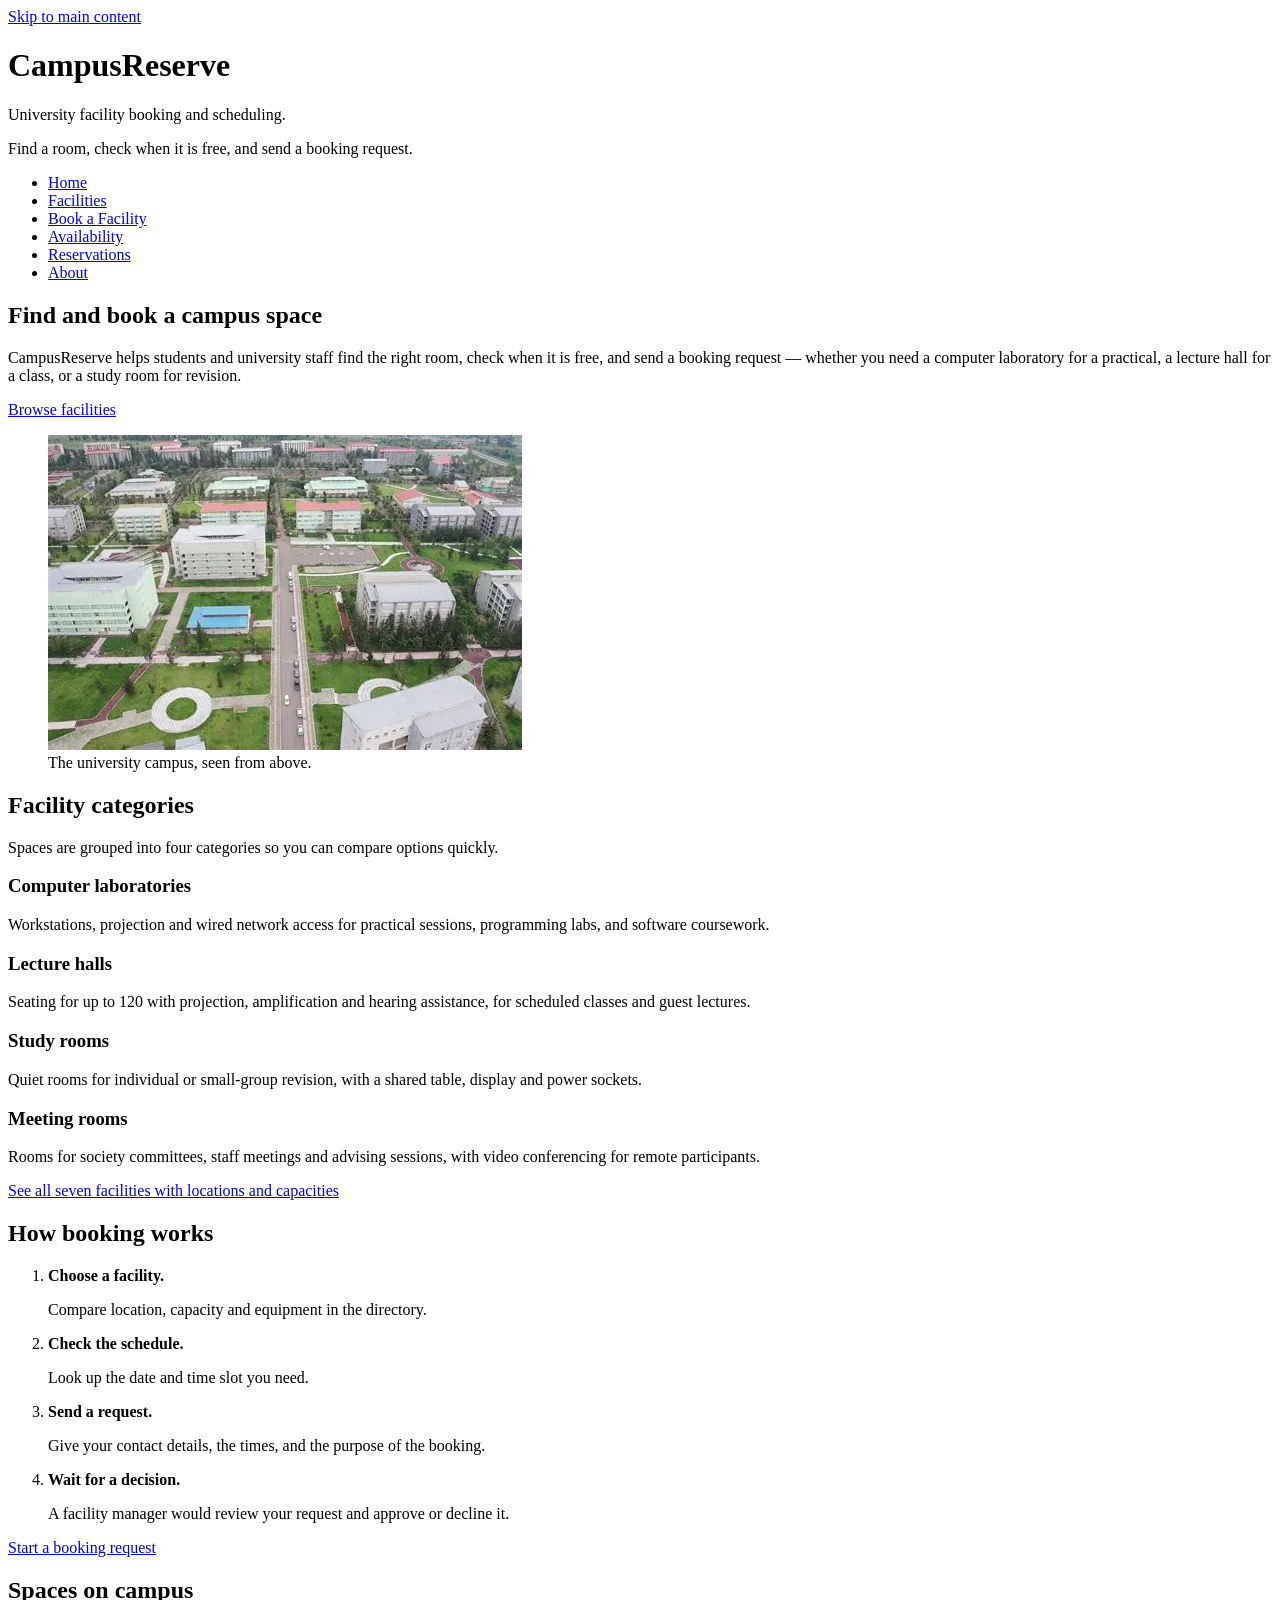
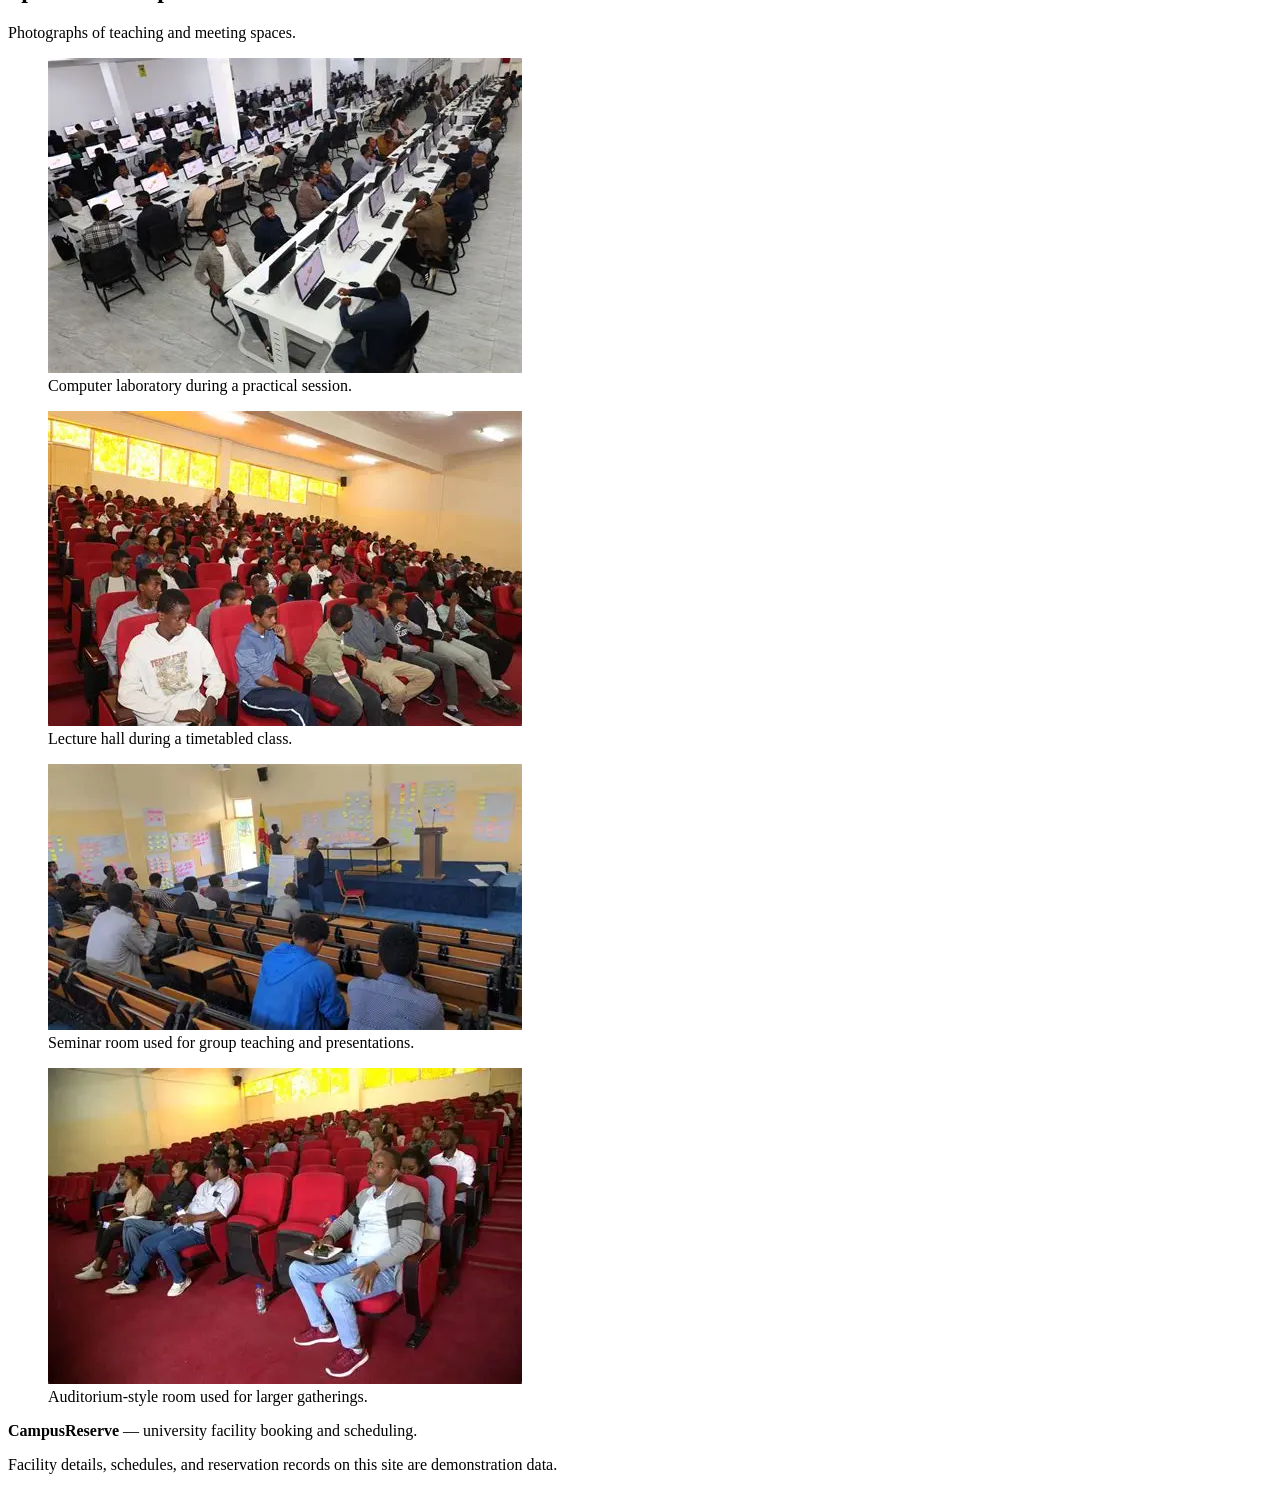
==== index.html @ 68768c9f "Add CampusReserve homepage, documentation, and image assets" ====
<!DOCTYPE html>
<html lang="en">
<head>
  <meta charset="UTF-8">
  <meta name="viewport" content="width=device-width, initial-scale=1.0">
  <title>CampusReserve | Home</title>
  <meta name="description" content="CampusReserve helps students and university staff find campus facilities, check availability, and send a booking request.">
</head>
<body>
  <a href="#main-content">Skip to main content</a>

  <header>
    <h1>CampusReserve</h1>
    <p>University facility booking and scheduling.</p>
    <p>Find a room, check when it is free, and send a booking request.</p>
  </header>

  <nav aria-label="Main navigation">
    <ul>
      <li><a href="index.html" aria-current="page">Home</a></li>
      <li><a href="facilities.html">Facilities</a></li>
      <li><a href="booking.html">Book a Facility</a></li>
      <li><a href="availability.html">Availability</a></li>
      <li><a href="reservations.html">Reservations</a></li>
      <li><a href="about.html">About</a></li>
    </ul>
  </nav>

  <main id="main-content">
    <section aria-labelledby="welcome-heading">
      <h2 id="welcome-heading">Find and book a campus space</h2>
      <p>
        CampusReserve helps students and university staff find the right room, check when it is free,
        and send a booking request &mdash; whether you need a computer laboratory for a practical, a
        lecture hall for a class, or a study room for revision.
      </p>
      <p><a href="facilities.html">Browse facilities</a></p>
      <figure>
        <img src="images/campus.webp" alt="Aerial view of the university campus showing academic buildings, lawns, a swimming pool and a central road.">
        <figcaption>The university campus, seen from above.</figcaption>
      </figure>
    </section>

    <section aria-labelledby="categories-heading">
      <h2 id="categories-heading">Facility categories</h2>
      <p>Spaces are grouped into four categories so you can compare options quickly.</p>

      <article>
        <h3>Computer laboratories</h3>
        <p>
          Workstations, projection and wired network access for practical sessions, programming
          labs, and software coursework.
        </p>
      </article>

      <article>
        <h3>Lecture halls</h3>
        <p>
          Seating for up to 120 with projection, amplification and hearing assistance, for scheduled
          classes and guest lectures.
        </p>
      </article>

      <article>
        <h3>Study rooms</h3>
        <p>
          Quiet rooms for individual or small-group revision, with a shared table, display and power
          sockets.
        </p>
      </article>

      <article>
        <h3>Meeting rooms</h3>
        <p>
          Rooms for society committees, staff meetings and advising sessions, with video conferencing
          for remote participants.
        </p>
      </article>

      <p>
        <a href="facilities.html">See all seven facilities with locations and capacities</a>
      </p>
    </section>

    <section aria-labelledby="booking-process-heading">
      <h2 id="booking-process-heading">How booking works</h2>
      <ol>
        <li>
          <strong>Choose a facility.</strong>
          <p>Compare location, capacity and equipment in the directory.</p>
        </li>
        <li>
          <strong>Check the schedule.</strong>
          <p>Look up the date and time slot you need.</p>
        </li>
        <li>
          <strong>Send a request.</strong>
          <p>Give your contact details, the times, and the purpose of the booking.</p>
        </li>
        <li>
          <strong>Wait for a decision.</strong>
          <p>A facility manager would review your request and approve or decline it.</p>
        </li>
      </ol>
      <p>
        <a href="booking.html">Start a booking request</a>
      </p>
    </section>

    <section aria-labelledby="spaces-heading">
      <h2 id="spaces-heading">Spaces on campus</h2>
      <p>Photographs of teaching and meeting spaces.</p>

      <figure>
        <img src="images/computer-lab.webp" alt="A computer laboratory with rows of desktop workstations, with students working at the screens.">
        <figcaption>Computer laboratory during a practical session.</figcaption>
      </figure>

      <figure>
        <img src="images/lecture-hall.webp" alt="A tiered lecture hall with rows of red seats filled with students.">
        <figcaption>Lecture hall during a timetabled class.</figcaption>
      </figure>

      <figure>
        <img src="images/seminar-room.webp" alt="A seminar room with tiered wooden desks, a presenter standing at a flip chart and a small audience seated at the front.">
        <figcaption>Seminar room used for group teaching and presentations.</figcaption>
      </figure>

      <figure>
        <img src="images/auditorium.webp" alt="An auditorium-style room with tiered red seating and an audience seated facing the front of the room.">
        <figcaption>Auditorium-style room used for larger gatherings.</figcaption>
      </figure>
    </section>
  </main>

  <footer>
    <p><strong>CampusReserve</strong> &mdash; university facility booking and scheduling.</p>
    <p>Facility details, schedules, and reservation records on this site are demonstration data.</p>
  </footer>
</body>
</html>
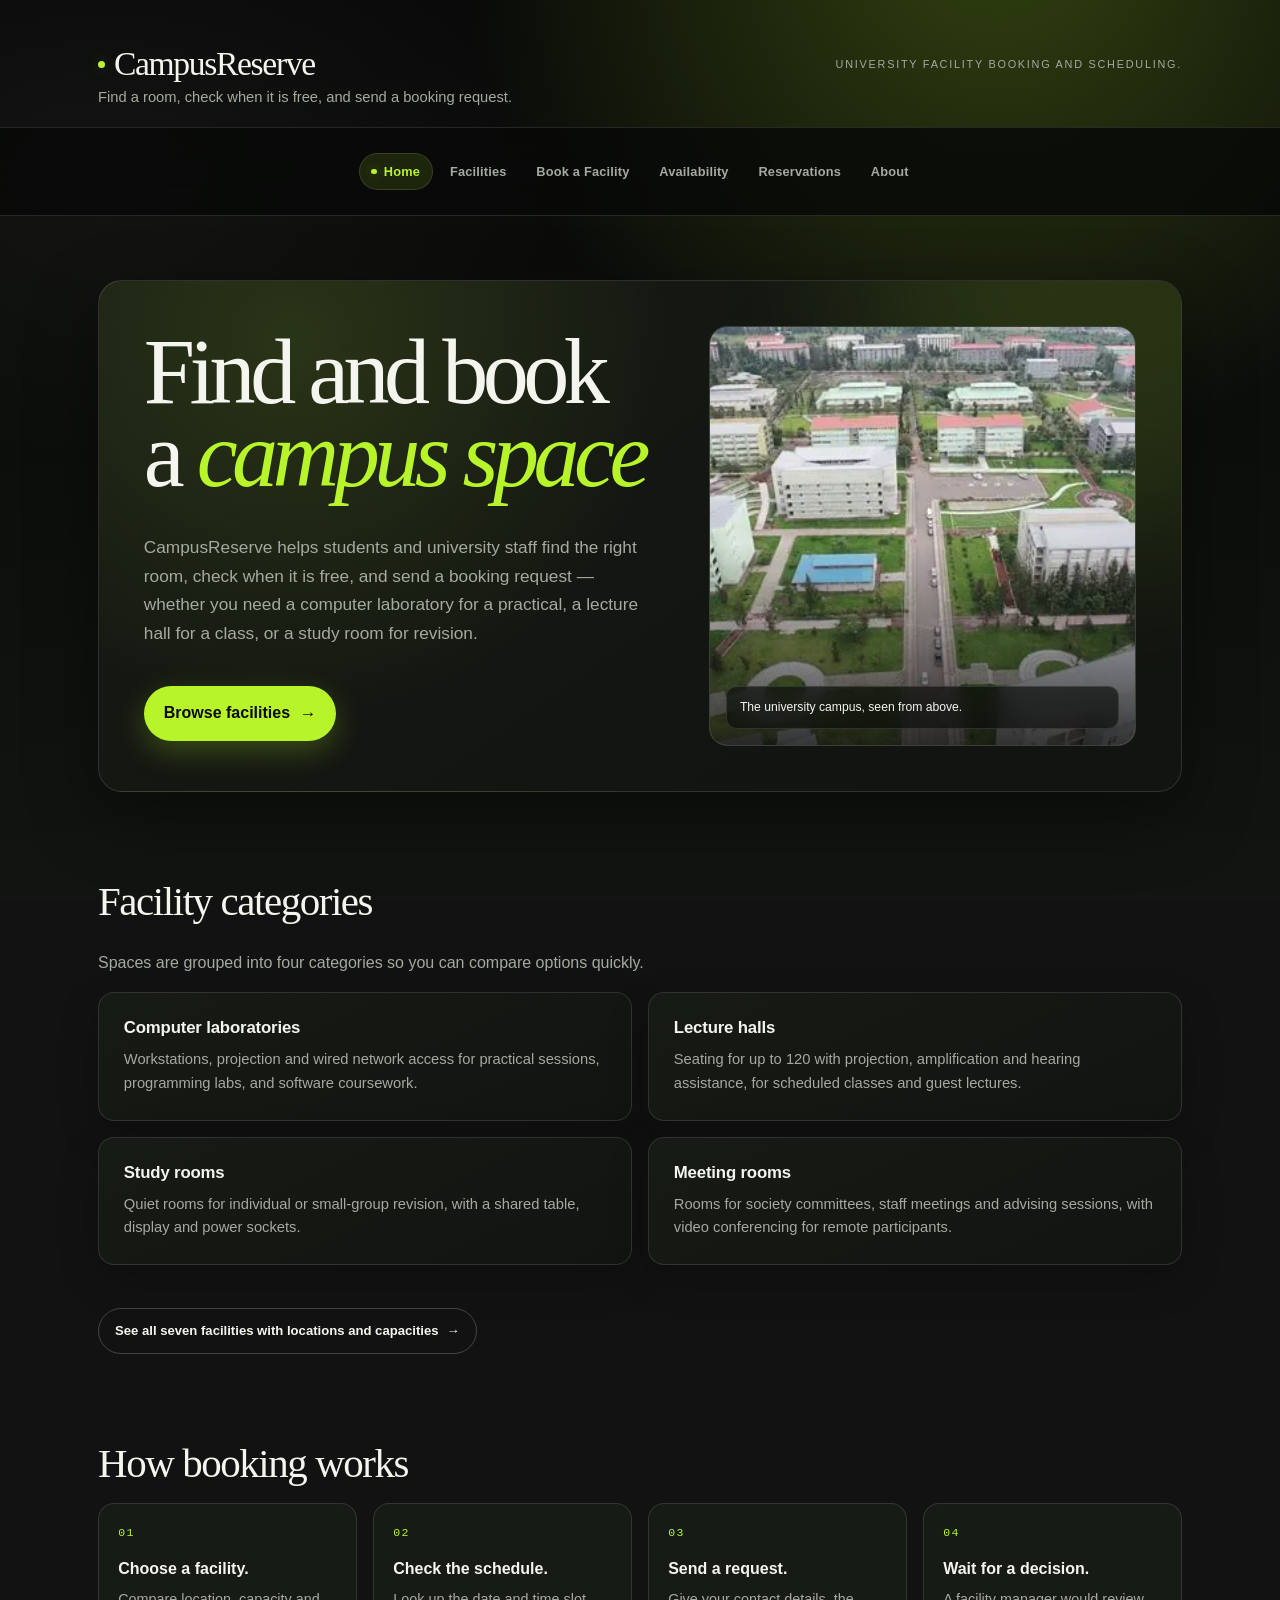
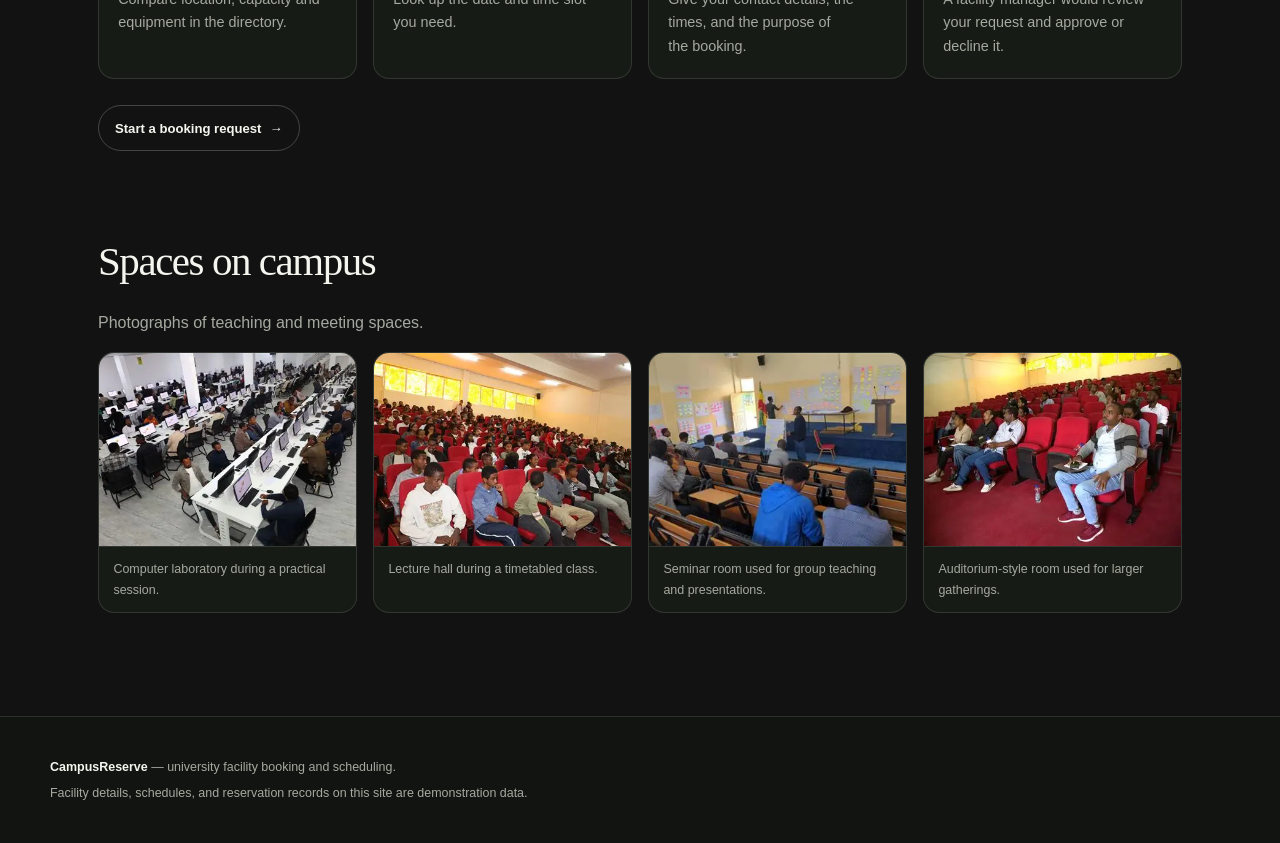
==== commit 3b082ccb: "Add responsive CSS foundation and theme architecture" ====
--- a/index.html
+++ b/index.html
@@ -5,8 +5,9 @@
   <meta name="viewport" content="width=device-width, initial-scale=1.0">
   <title>CampusReserve | Home</title>
   <meta name="description" content="CampusReserve helps students and university staff find campus facilities, check availability, and send a booking request.">
+  <link rel="stylesheet" href="styles.css">
 </head>
-<body>
+<body class="page-home">
   <a href="#main-content">Skip to main content</a>
 
   <header>
@@ -28,7 +29,7 @@
 
   <main id="main-content">
     <section aria-labelledby="welcome-heading">
-      <h2 id="welcome-heading">Find and book a campus space</h2>
+      <h2 id="welcome-heading">Find and book a <em class="hero-accent">campus space</em></h2>
       <p>
         CampusReserve helps students and university staff find the right room, check when it is free,
         and send a booking request &mdash; whether you need a computer laboratory for a practical, a
--- a/styles.css
+++ b/styles.css
@@ -0,0 +1,1434 @@
+/* ==========================================================================
+   CampusReserve — Lime Afterdark
+   CSS Phase 1: shared design system, page styling, and theme foundations.
+   ========================================================================== */
+
+/* --------------------------------------------------------------------------
+   1. Theme tokens
+   Default: Lime Afterdark. Alternate themes override only the token layer.
+   -------------------------------------------------------------------------- */
+
+:root {
+  color-scheme: dark;
+
+  --bg: #080908;
+  --bg-secondary: #111410;
+  --surface: #171B15;
+  --surface-elevated: #20251D;
+
+  --text: #F5F5F0;
+  --text-secondary: #A5AAA0;
+  --text-muted: #7C8379;
+
+  --accent: #B7F52A;
+  --accent-contrast: #080908;
+  --accent-soft: rgba(183, 245, 42, 0.12);
+  --accent-glow: rgba(183, 245, 42, 0.24);
+
+  --border: rgba(245, 245, 240, 0.12);
+  --border-strong: rgba(245, 245, 240, 0.22);
+  --overlay: rgba(245, 245, 240, 0.04);
+  --overlay-strong: rgba(245, 245, 240, 0.08);
+
+  --danger: #FF8A7A;
+  --warning: #F2C66D;
+
+  --shadow: 0 24px 70px rgba(0, 0, 0, 0.36);
+  --shadow-soft: 0 14px 40px rgba(0, 0, 0, 0.22);
+
+  --radius-sm: 0.65rem;
+  --radius-md: 1rem;
+  --radius-lg: 1.5rem;
+  --radius-pill: 999px;
+
+  --max-width: 1180px;
+  --gutter: clamp(1.1rem, 4vw, 3rem);
+
+  --font-display: "Iowan Old Style", "Palatino Linotype", "Book Antiqua", Palatino, Georgia, serif;
+  --font-sans: "Inter", "Segoe UI", "Helvetica Neue", Arial, sans-serif;
+  --font-mono: "SFMono-Regular", Consolas, "Liberation Mono", monospace;
+
+  --ease: 180ms ease;
+  --nav-bg: rgba(8, 9, 8, 0.82);
+}
+
+body[data-theme="midnight"] {
+  --bg: #101C2C;
+  --bg-secondary: #0B1521;
+  --surface: #162538;
+  --surface-elevated: #1D3046;
+
+  --text: #F5F5F0;
+  --text-secondary: #B6C2CE;
+  --text-muted: #8393A3;
+
+  --accent: #72B89B;
+  --accent-contrast: #08120F;
+  --accent-soft: rgba(114, 184, 155, 0.14);
+  --accent-glow: rgba(114, 184, 155, 0.22);
+
+  --border: rgba(245, 245, 240, 0.14);
+  --border-strong: rgba(245, 245, 240, 0.24);
+  --overlay: rgba(245, 245, 240, 0.045);
+  --overlay-strong: rgba(245, 245, 240, 0.09);
+
+  --danger: #FF9A8F;
+  --warning: #F4CC7A;
+  --nav-bg: rgba(16, 28, 44, 0.84);
+}
+
+body[data-theme="coastal"] {
+  --bg: #102B49;
+  --bg-secondary: #0A1F36;
+  --surface: #163552;
+  --surface-elevated: #1D4163;
+
+  --text: #F4EBDD;
+  --text-secondary: #C7D6E2;
+  --text-muted: #91A9BC;
+
+  --accent: #FF705F;
+  --accent-contrast: #102B49;
+  --accent-soft: rgba(255, 112, 95, 0.14);
+  --accent-glow: rgba(255, 112, 95, 0.24);
+
+  --border: rgba(244, 235, 221, 0.16);
+  --border-strong: rgba(244, 235, 221, 0.28);
+  --overlay: rgba(244, 235, 221, 0.05);
+  --overlay-strong: rgba(244, 235, 221, 0.1);
+
+  --danger: #FF9A8F;
+  --warning: #FFD166;
+  --nav-bg: rgba(16, 43, 73, 0.86);
+}
+
+/* --------------------------------------------------------------------------
+   2. Base and accessibility
+   -------------------------------------------------------------------------- */
+
+*,
+*::before,
+*::after {
+  box-sizing: border-box;
+}
+
+html {
+  scroll-behavior: smooth;
+  scroll-padding-top: 6rem;
+}
+
+body {
+  min-width: 320px;
+  min-height: 100vh;
+  margin: 0;
+  overflow-x: hidden;
+  background:
+    radial-gradient(ellipse at 78% -8%, var(--accent-glow), transparent 34rem),
+    radial-gradient(ellipse at 8% 18%, var(--overlay), transparent 30rem),
+    linear-gradient(180deg, var(--bg) 0%, var(--bg-secondary) 100%);
+  background-attachment: fixed;
+  color: var(--text);
+  font-family: var(--font-sans);
+  font-size: 1rem;
+  line-height: 1.65;
+  -webkit-font-smoothing: antialiased;
+  text-rendering: optimizeLegibility;
+}
+
+img,
+svg {
+  max-width: 100%;
+}
+
+img {
+  display: block;
+  height: auto;
+}
+
+::selection {
+  background: var(--accent);
+  color: var(--accent-contrast);
+}
+
+a {
+  color: var(--text);
+  text-decoration-thickness: 0.08em;
+  text-underline-offset: 0.18em;
+  text-decoration-color: var(--border-strong);
+  transition:
+    color var(--ease),
+    text-decoration-color var(--ease);
+}
+
+a:hover {
+  color: var(--accent);
+  text-decoration-color: var(--accent);
+}
+
+:focus-visible {
+  outline: 2px solid var(--accent);
+  outline-offset: 3px;
+}
+
+strong {
+  color: var(--text);
+  font-weight: 700;
+}
+
+body > a[href="#main-content"] {
+  position: fixed;
+  top: 0.75rem;
+  left: 0.75rem;
+  z-index: 100;
+  padding: 0.65rem 1rem;
+  border-radius: var(--radius-pill);
+  background: var(--accent);
+  color: var(--accent-contrast);
+  font-size: 0.82rem;
+  font-weight: 700;
+  text-decoration: none;
+  transform: translateY(-160%);
+  transition: transform var(--ease);
+}
+
+body > a[href="#main-content"]:focus {
+  outline-color: var(--text);
+  transform: translateY(0);
+}
+
+/* --------------------------------------------------------------------------
+   3. Typography
+   -------------------------------------------------------------------------- */
+
+h1,
+h2,
+h3,
+h4,
+p,
+dl,
+dd,
+figure {
+  margin: 0;
+}
+
+h1,
+h2 {
+  font-family: var(--font-display);
+  font-weight: 500;
+  line-height: 0.98;
+  letter-spacing: -0.035em;
+  text-wrap: balance;
+}
+
+h1 {
+  font-size: clamp(1.7rem, 3.2vw, 2.4rem);
+}
+
+h2 {
+  font-size: clamp(1.8rem, 3.2vw, 2.8rem);
+}
+
+h3 {
+  font-family: var(--font-sans);
+  font-size: 1.05rem;
+  font-weight: 700;
+  line-height: 1.25;
+  letter-spacing: -0.01em;
+  text-wrap: balance;
+}
+
+p {
+  text-wrap: pretty;
+}
+
+/* --------------------------------------------------------------------------
+   4. Shared site chrome
+   -------------------------------------------------------------------------- */
+
+body > header {
+  width: min(100%, var(--max-width));
+  margin-inline: auto;
+  padding: clamp(1.6rem, 4vw, 3rem) var(--gutter) 1.1rem;
+  display: flex;
+  flex-wrap: wrap;
+  align-items: baseline;
+  gap: 0.25rem 1rem;
+}
+
+body > header h1 {
+  display: inline-flex;
+  align-items: center;
+  gap: 0.55rem;
+  margin-right: auto;
+  font-size: clamp(1.55rem, 2.8vw, 2.1rem);
+  letter-spacing: -0.04em;
+}
+
+body > header h1::before {
+  content: "";
+  width: 0.45rem;
+  height: 0.45rem;
+  flex: none;
+  border-radius: 50%;
+  background: var(--accent);
+  box-shadow: 0 0 16px var(--accent-glow);
+}
+
+body > header p {
+  color: var(--text-secondary);
+  font-size: 0.82rem;
+}
+
+body > header p:first-of-type {
+  color: var(--text-secondary);
+  font-size: 0.68rem;
+  letter-spacing: 0.16em;
+  text-transform: uppercase;
+}
+
+body > header p:last-of-type {
+  flex-basis: 100%;
+  max-width: 70ch;
+  font-size: 0.92rem;
+}
+
+body > nav {
+  position: sticky;
+  top: 0;
+  z-index: 50;
+  border-block: 1px solid var(--border);
+  background: var(--nav-bg);
+  -webkit-backdrop-filter: blur(18px);
+  backdrop-filter: blur(18px);
+}
+
+body > nav ul {
+  width: min(100%, var(--max-width));
+  margin-inline: auto;
+  padding: 0.55rem var(--gutter);
+  list-style: none;
+  display: flex;
+  flex-wrap: wrap;
+  justify-content: center;
+  gap: 0.15rem 0.3rem;
+}
+
+body > nav a {
+  display: inline-flex;
+  align-items: center;
+  min-height: 2.35rem;
+  padding: 0.4rem 0.78rem;
+  border-radius: var(--radius-pill);
+  color: var(--text-secondary);
+  font-size: 0.8rem;
+  font-weight: 600;
+  letter-spacing: 0.015em;
+  text-decoration: none;
+  transition:
+    color var(--ease),
+    background-color var(--ease),
+    box-shadow var(--ease);
+}
+
+body > nav a:hover {
+  color: var(--text);
+  background: var(--overlay-strong);
+}
+
+body > nav a[aria-current="page"] {
+  color: var(--accent);
+  background: var(--accent-soft);
+  box-shadow: inset 0 0 0 1px var(--border);
+}
+
+body > nav a[aria-current="page"]::before {
+  content: "";
+  width: 0.34rem;
+  height: 0.34rem;
+  margin-right: 0.45rem;
+  border-radius: 50%;
+  background: var(--accent);
+  box-shadow: 0 0 10px var(--accent-glow);
+}
+
+main {
+  width: min(100%, var(--max-width));
+  margin-inline: auto;
+  padding: clamp(2rem, 5vw, 4.5rem) var(--gutter) clamp(4rem, 8vw, 7rem);
+}
+
+main > section {
+  scroll-margin-top: 6rem;
+}
+
+main > section + section {
+  margin-top: clamp(3rem, 7vw, 6rem);
+}
+
+main > section > h2 {
+  margin-bottom: 0.8rem;
+}
+
+main > section > h2 + p {
+  max-width: 72ch;
+  color: var(--text-secondary);
+}
+
+main > section > p {
+  max-width: 72ch;
+  color: var(--text-secondary);
+}
+
+main > section > p + p {
+  margin-top: 0.8rem;
+}
+
+main > section > p > a {
+  font-weight: 600;
+}
+
+main > section > p > a:only-child {
+  display: inline-flex;
+  align-items: center;
+  gap: 0.45rem;
+  margin-top: 0.35rem;
+  color: var(--accent);
+  font-weight: 700;
+  text-decoration: none;
+}
+
+main > section > p > a:only-child::after {
+  content: "→";
+  transition: transform var(--ease);
+}
+
+main > section > p + dl,
+main > section > p + ol,
+main > section > p + ul,
+main > section > h2 + dl,
+main > section > h2 + ol,
+main > section > h2 + ul {
+  margin-top: 1.2rem;
+}
+
+/* --------------------------------------------------------------------------
+   5. Homepage hero
+   -------------------------------------------------------------------------- */
+
+body.page-home main > section:first-of-type {
+  position: relative;
+  isolation: isolate;
+  display: grid;
+  grid-template-columns: minmax(0, 1.08fr) minmax(280px, 0.92fr);
+  grid-template-areas:
+    "title media"
+    "copy media"
+    "cta media";
+  gap: 0.9rem clamp(2rem, 5vw, 4.5rem);
+  align-items: center;
+  padding: clamp(1.4rem, 3.5vw, 3rem);
+  overflow: hidden;
+  border: 1px solid var(--border);
+  border-radius: var(--radius-lg);
+  background:
+    radial-gradient(circle at 18% 12%, var(--accent-soft), transparent 38%),
+    linear-gradient(145deg, var(--surface) 0%, var(--bg-secondary) 78%);
+  box-shadow: var(--shadow);
+}
+
+body.page-home main > section:first-of-type::after {
+  content: "";
+  position: absolute;
+  top: -18rem;
+  right: -14rem;
+  z-index: -1;
+  width: 34rem;
+  height: 34rem;
+  border-radius: 50%;
+  background: var(--accent-glow);
+  filter: blur(80px);
+  opacity: 0.55;
+  pointer-events: none;
+}
+
+body.page-home main > section:first-of-type > * {
+  position: relative;
+  z-index: 1;
+}
+
+body.page-home main > section:first-of-type h2 {
+  grid-area: title;
+  max-width: 11ch;
+  font-size: clamp(3rem, 7.2vw, 6.3rem);
+  line-height: 0.9;
+  letter-spacing: -0.06em;
+}
+
+body.page-home main > section:first-of-type .hero-accent {
+  color: var(--accent);
+  font-style: italic;
+  font-weight: 500;
+}
+
+body.page-home main > section:first-of-type > p:nth-of-type(1) {
+  grid-area: copy;
+  max-width: 52ch;
+  color: var(--text-secondary);
+  font-size: clamp(1rem, 1.35vw, 1.15rem);
+}
+
+body.page-home main > section:first-of-type > p:nth-of-type(2) {
+  grid-area: cta;
+  margin-top: 0.55rem;
+}
+
+body.page-home main > section:first-of-type > p:nth-of-type(2) a {
+  display: inline-flex;
+  align-items: center;
+  gap: 0.6rem;
+  padding: 0.85rem 1.25rem;
+  border-radius: var(--radius-pill);
+  background: var(--accent);
+  color: var(--accent-contrast);
+  font-weight: 700;
+  text-decoration: none;
+  box-shadow: 0 10px 30px var(--accent-glow);
+  transition:
+    transform var(--ease),
+    box-shadow var(--ease),
+    background-color var(--ease);
+}
+
+body.page-home main > section:first-of-type > p:nth-of-type(2) a::after {
+  content: "→";
+  font-size: 1.05em;
+  transition: transform var(--ease);
+}
+
+body.page-home main > section:first-of-type > p:nth-of-type(2) a:focus-visible {
+  outline-color: var(--text);
+}
+
+body.page-home main > section:first-of-type figure {
+  grid-area: media;
+  position: relative;
+  align-self: stretch;
+  min-height: 420px;
+  margin: 0;
+  overflow: hidden;
+  border: 1px solid var(--border);
+  border-radius: calc(var(--radius-lg) - 0.35rem);
+  background: var(--surface-elevated);
+}
+
+body.page-home main > section:first-of-type figure::after {
+  content: "";
+  position: absolute;
+  inset: 0;
+  background: linear-gradient(180deg, transparent 52%, rgba(8, 9, 8, 0.78) 100%);
+  pointer-events: none;
+}
+
+body.page-home main > section:first-of-type img {
+  width: 100%;
+  height: 100%;
+  object-fit: cover;
+  object-position: center;
+  transition: transform 600ms ease;
+}
+
+body.page-home main > section:first-of-type figcaption {
+  position: absolute;
+  right: 1rem;
+  bottom: 1rem;
+  left: 1rem;
+  z-index: 2;
+  padding: 0.65rem 0.8rem;
+  border: 1px solid var(--border);
+  border-radius: var(--radius-sm);
+  background: rgba(8, 9, 8, 0.62);
+  -webkit-backdrop-filter: blur(12px);
+  backdrop-filter: blur(12px);
+  color: var(--text);
+  font-size: 0.76rem;
+}
+
+/* --------------------------------------------------------------------------
+   6. Homepage supporting sections
+   -------------------------------------------------------------------------- */
+
+main > section:has(> article) {
+  display: grid;
+  grid-template-columns: repeat(2, minmax(0, 1fr));
+  gap: 1rem;
+}
+
+main > section:has(> article) > h2,
+main > section:has(> article) > p {
+  grid-column: 1 / -1;
+}
+
+main > section:has(> article) > article:only-of-type {
+  grid-column: 1 / -1;
+}
+
+body.page-home main > section[aria-labelledby="categories-heading"] > p:last-child,
+body.page-home main > section[aria-labelledby="booking-process-heading"] > p:last-child {
+  margin-top: 1.3rem;
+}
+
+body.page-home main > section[aria-labelledby="categories-heading"] > p:last-child a,
+body.page-home main > section[aria-labelledby="booking-process-heading"] > p:last-child a {
+  display: inline-flex;
+  align-items: center;
+  gap: 0.5rem;
+  padding: 0.7rem 1rem;
+  border: 1px solid var(--border-strong);
+  border-radius: var(--radius-pill);
+  color: var(--text);
+  font-size: 0.82rem;
+  font-weight: 700;
+  text-decoration: none;
+  transition:
+    color var(--ease),
+    border-color var(--ease),
+    background-color var(--ease);
+}
+
+body.page-home main > section[aria-labelledby="categories-heading"] > p:last-child a::after,
+body.page-home main > section[aria-labelledby="booking-process-heading"] > p:last-child a::after {
+  content: "→";
+  transition: transform var(--ease);
+}
+
+body.page-home main > section[aria-labelledby="spaces-heading"] {
+  display: grid;
+  grid-template-columns: repeat(auto-fit, minmax(min(100%, 220px), 1fr));
+  gap: 1rem;
+}
+
+body.page-home main > section[aria-labelledby="spaces-heading"] > h2,
+body.page-home main > section[aria-labelledby="spaces-heading"] > p {
+  grid-column: 1 / -1;
+}
+
+body.page-home main > section[aria-labelledby="spaces-heading"] figure {
+  position: relative;
+  margin: 0;
+  overflow: hidden;
+  border: 1px solid var(--border);
+  border-radius: var(--radius-md);
+  background: var(--surface);
+}
+
+body.page-home main > section[aria-labelledby="spaces-heading"] img {
+  width: 100%;
+  aspect-ratio: 4 / 3;
+  object-fit: cover;
+  object-position: center;
+  transition: transform 500ms ease;
+}
+
+body.page-home main > section[aria-labelledby="spaces-heading"] figcaption {
+  padding: 0.75rem 0.9rem;
+  border-top: 1px solid var(--border);
+  color: var(--text-secondary);
+  font-size: 0.78rem;
+}
+
+/* --------------------------------------------------------------------------
+   7. Page introductions
+   -------------------------------------------------------------------------- */
+
+body:not(.page-home) main > section:first-of-type {
+  position: relative;
+  isolation: isolate;
+  overflow: hidden;
+  padding: clamp(1.5rem, 4vw, 3rem);
+  border: 1px solid var(--border);
+  border-radius: var(--radius-lg);
+  background:
+    radial-gradient(circle at 10% 0%, var(--accent-soft), transparent 42%),
+    linear-gradient(145deg, var(--surface), var(--bg-secondary));
+  box-shadow: var(--shadow-soft);
+}
+
+body:not(.page-home) main > section:first-of-type::after {
+  content: "";
+  position: absolute;
+  top: -16rem;
+  right: -12rem;
+  z-index: -1;
+  width: 28rem;
+  height: 28rem;
+  border-radius: 50%;
+  background: var(--accent-glow);
+  filter: blur(70px);
+  opacity: 0.45;
+  pointer-events: none;
+}
+
+body:not(.page-home) main > section:first-of-type > * {
+  position: relative;
+  z-index: 1;
+}
+
+body:not(.page-home) main > section:first-of-type h2 {
+  max-width: 14ch;
+  margin-bottom: 0.8rem;
+  font-size: clamp(2.2rem, 4.2vw, 3.8rem);
+}
+
+body:not(.page-home) main > section:first-of-type > p {
+  max-width: 70ch;
+  color: var(--text-secondary);
+}
+
+body:not(.page-home) main > section:first-of-type > p + p {
+  margin-top: 0.8rem;
+}
+
+/* --------------------------------------------------------------------------
+   8. Cards, lists, and descriptive blocks
+   -------------------------------------------------------------------------- */
+
+main > section > article {
+  position: relative;
+  overflow: hidden;
+  padding: clamp(1.2rem, 2.4vw, 1.55rem);
+  border: 1px solid var(--border);
+  border-radius: var(--radius-md);
+  background: linear-gradient(155deg, var(--surface), var(--bg-secondary));
+  box-shadow: var(--shadow-soft);
+  transition:
+    transform var(--ease),
+    border-color var(--ease),
+    box-shadow var(--ease);
+}
+
+main > section > article::before {
+  content: "";
+  position: absolute;
+  inset: 0;
+  background: radial-gradient(circle at 100% 0%, var(--accent-soft), transparent 55%);
+  opacity: 0;
+  pointer-events: none;
+  transition: opacity var(--ease);
+}
+
+main > section > article > * {
+  position: relative;
+  z-index: 1;
+}
+
+main > section > article h3 {
+  margin-bottom: 0.55rem;
+}
+
+main > section > article p {
+  color: var(--text-secondary);
+  font-size: 0.92rem;
+  line-height: 1.6;
+}
+
+main > section > article p + p {
+  margin-top: 0.35rem;
+}
+
+main > section > article p > strong:first-child {
+  color: var(--text-secondary);
+  font-size: 0.7rem;
+  font-weight: 700;
+  letter-spacing: 0.08em;
+  text-transform: uppercase;
+}
+
+main > section > ol {
+  counter-reset: step;
+  list-style: none;
+  margin: 0;
+  padding: 0;
+  display: grid;
+  grid-template-columns: repeat(auto-fit, minmax(min(100%, 210px), 1fr));
+  gap: 1rem;
+}
+
+main > section > ol > li {
+  counter-increment: step;
+  padding: 1.2rem;
+  border: 1px solid var(--border);
+  border-radius: var(--radius-md);
+  background: var(--surface);
+}
+
+main > section > ol > li::before {
+  content: counter(step, decimal-leading-zero);
+  display: block;
+  margin-bottom: 0.9rem;
+  color: var(--accent);
+  font-family: var(--font-mono);
+  font-size: 0.72rem;
+  letter-spacing: 0.12em;
+}
+
+main > section > ol > li strong {
+  display: block;
+  margin-bottom: 0.3rem;
+}
+
+main > section > ol > li p {
+  color: var(--text-secondary);
+  font-size: 0.9rem;
+}
+
+main > section > ul {
+  list-style: none;
+  margin: 0;
+  padding: 0;
+  display: grid;
+  gap: 0.55rem;
+}
+
+main > section > ul > li {
+  position: relative;
+  padding-left: 1.35rem;
+  color: var(--text-secondary);
+}
+
+main > section > ul > li::before {
+  content: "";
+  position: absolute;
+  top: 0.62em;
+  left: 0;
+  width: 0.38rem;
+  height: 0.38rem;
+  border-radius: 50%;
+  background: var(--accent);
+  box-shadow: 0 0 10px var(--accent-glow);
+}
+
+main > section > dl {
+  display: grid;
+  grid-template-columns: max-content minmax(0, 1fr);
+  gap: 0.7rem 1.4rem;
+  margin: 0;
+  padding: clamp(1rem, 2.5vw, 1.4rem);
+  border: 1px solid var(--border);
+  border-radius: var(--radius-md);
+  background: var(--surface);
+}
+
+main > section > dl dt {
+  color: var(--text);
+  font-weight: 700;
+}
+
+main > section > dl dd {
+  color: var(--text-secondary);
+}
+
+/* --------------------------------------------------------------------------
+   9. Booking form
+   -------------------------------------------------------------------------- */
+
+body.page-booking main > form {
+  margin-top: clamp(2rem, 5vw, 4rem);
+  padding: clamp(1.2rem, 3vw, 2.5rem);
+  border: 1px solid var(--border);
+  border-radius: var(--radius-lg);
+  background: linear-gradient(155deg, var(--surface), var(--bg-secondary));
+  box-shadow: var(--shadow);
+}
+
+body.page-booking form > h2 {
+  margin-bottom: 0.6rem;
+  font-size: clamp(1.8rem, 3vw, 2.7rem);
+}
+
+body.page-booking form > p {
+  max-width: 72ch;
+  color: var(--text-secondary);
+}
+
+body.page-booking fieldset {
+  margin: clamp(1.4rem, 3vw, 2rem) 0 0;
+  padding: clamp(1rem, 2.5vw, 1.5rem);
+  border: 1px solid var(--border);
+  border-radius: var(--radius-md);
+  background: var(--overlay);
+  display: grid;
+  grid-template-columns: repeat(auto-fit, minmax(min(100%, 240px), 1fr));
+  gap: 1rem;
+}
+
+body.page-booking legend {
+  padding: 0 0.5rem;
+  color: var(--text);
+  font-family: var(--font-display);
+  font-size: 1.25rem;
+  letter-spacing: -0.02em;
+}
+
+body.page-booking fieldset > p {
+  margin: 0;
+  display: flex;
+  flex-direction: column;
+  gap: 0.4rem;
+}
+
+body.page-booking fieldset > p[id],
+body.page-booking fieldset > p:has(textarea),
+body.page-booking fieldset > p:has(input[type="checkbox"]) {
+  grid-column: 1 / -1;
+}
+
+body.page-booking fieldset > p[id] {
+  display: block;
+  color: var(--text-muted);
+  font-size: 0.78rem;
+  line-height: 1.5;
+}
+
+body.page-booking label {
+  color: var(--text);
+  font-size: 0.82rem;
+  font-weight: 600;
+}
+
+body.page-booking input:not([type="checkbox"]),
+body.page-booking select,
+body.page-booking textarea {
+  width: 100%;
+  min-height: 2.9rem;
+  padding: 0.72rem 0.85rem;
+  border: 1px solid var(--border-strong);
+  border-radius: var(--radius-sm);
+  background: var(--bg-secondary);
+  color: var(--text);
+  font: inherit;
+  font-size: 0.92rem;
+  transition:
+    border-color var(--ease),
+    box-shadow var(--ease),
+    background-color var(--ease);
+}
+
+body.page-booking textarea {
+  min-height: 9rem;
+  resize: vertical;
+}
+
+body.page-booking select {
+  padding-right: 2.4rem;
+  appearance: none;
+  background-image:
+    linear-gradient(45deg, transparent 50%, var(--text-secondary) 50%),
+    linear-gradient(135deg, var(--text-secondary) 50%, transparent 50%);
+  background-position:
+    calc(100% - 1.1rem) calc(50% - 0.12rem),
+    calc(100% - 0.82rem) calc(50% - 0.12rem);
+  background-size: 0.34rem 0.34rem, 0.34rem 0.34rem;
+  background-repeat: no-repeat;
+  cursor: pointer;
+}
+
+body.page-booking select option {
+  background: var(--bg-secondary);
+  color: var(--text);
+}
+
+body.page-booking input:not([type="checkbox"]):focus,
+body.page-booking select:focus,
+body.page-booking textarea:focus {
+  outline: none;
+  border-color: var(--accent);
+  background-color: var(--surface);
+  box-shadow: 0 0 0 3px var(--accent-soft);
+}
+
+body.page-booking input[type="checkbox"] {
+  width: 1.15rem;
+  height: 1.15rem;
+  margin: 0.2rem 0 0;
+  flex: none;
+  accent-color: var(--accent);
+}
+
+body.page-booking fieldset > p:has(input[type="checkbox"]) {
+  flex-direction: row;
+  align-items: flex-start;
+  gap: 0.65rem;
+}
+
+body.page-booking fieldset > p:has(input[type="checkbox"]) label {
+  color: var(--text-secondary);
+  font-weight: 400;
+  line-height: 1.55;
+}
+
+body.page-booking form > p:has(button) {
+  display: flex;
+  flex-wrap: wrap;
+  gap: 0.7rem;
+  margin-top: 1.4rem;
+}
+
+body.page-booking button {
+  min-height: 2.9rem;
+  padding: 0.75rem 1.2rem;
+  border: 1px solid transparent;
+  border-radius: var(--radius-pill);
+  font: inherit;
+  font-size: 0.85rem;
+  font-weight: 700;
+  cursor: pointer;
+  transition:
+    transform var(--ease),
+    background-color var(--ease),
+    border-color var(--ease),
+    color var(--ease),
+    box-shadow var(--ease);
+}
+
+body.page-booking button[type="submit"] {
+  background: var(--accent);
+  color: var(--accent-contrast);
+  box-shadow: 0 10px 26px var(--accent-glow);
+}
+
+body.page-booking button[type="reset"] {
+  border-color: var(--border-strong);
+  background: transparent;
+  color: var(--text);
+}
+
+body.page-booking button:focus-visible {
+  outline: 2px solid var(--text);
+  outline-offset: 3px;
+}
+
+body.page-booking form > p:last-of-type {
+  margin-top: 1rem;
+  color: var(--text-muted);
+  font-size: 0.8rem;
+}
+
+/* --------------------------------------------------------------------------
+   10. Tables and status indicators
+   -------------------------------------------------------------------------- */
+
+.table-scroll {
+  width: 100%;
+  overflow-x: auto;
+  border: 1px solid var(--border);
+  border-radius: var(--radius-md);
+  background: var(--surface);
+  box-shadow: var(--shadow-soft);
+  -webkit-overflow-scrolling: touch;
+}
+
+table {
+  width: 100%;
+  min-width: 680px;
+  border-collapse: collapse;
+  font-size: 0.88rem;
+}
+
+body.page-availability table {
+  min-width: 720px;
+}
+
+body.page-reservations table {
+  min-width: 900px;
+}
+
+caption {
+  caption-side: top;
+  padding: 0.9rem 1rem 0.6rem;
+  color: var(--text-secondary);
+  font-size: 0.78rem;
+  text-align: left;
+}
+
+thead {
+  background: var(--overlay);
+}
+
+th,
+td {
+  padding: 0.75rem 0.9rem;
+  border-bottom: 1px solid var(--border);
+  text-align: left;
+  vertical-align: top;
+}
+
+thead th {
+  color: var(--text-secondary);
+  font-size: 0.68rem;
+  font-weight: 700;
+  letter-spacing: 0.08em;
+  text-transform: uppercase;
+  white-space: nowrap;
+}
+
+tbody th {
+  color: var(--text);
+  font-weight: 600;
+}
+
+tbody td {
+  color: var(--text-secondary);
+}
+
+tbody tr {
+  transition: background-color var(--ease);
+}
+
+tbody tr:last-child > * {
+  border-bottom: 0;
+}
+
+body.page-availability tbody td:nth-child(2) {
+  white-space: nowrap;
+}
+
+body.page-availability main > section[aria-labelledby="selected-schedule-heading"] tbody td:nth-child(4),
+body.page-availability main > section[aria-labelledby="overview-schedule-heading"] tbody td:nth-child(2),
+body.page-reservations tbody th[scope="row"] {
+  font-family: var(--font-mono);
+  font-size: 0.8rem;
+  letter-spacing: 0.02em;
+}
+
+.status {
+  font-size: 0.78rem;
+  font-weight: 700;
+  white-space: nowrap;
+}
+
+.status::before {
+  display: inline-block;
+  margin-right: 0.45rem;
+  font-size: 0.95em;
+  line-height: 1;
+}
+
+main > section > dl dt.status {
+  display: inline-flex;
+  align-items: center;
+  gap: 0.45rem;
+  font-size: 0.82rem;
+}
+
+main > section > dl dt.status::before {
+  margin-right: 0;
+}
+
+.status--available,
+.status--approved {
+  color: var(--accent);
+}
+
+.status--available::before,
+.status--approved::before {
+  content: "✓";
+}
+
+.status--reserved,
+.status--pending {
+  color: var(--warning);
+}
+
+.status--reserved::before,
+.status--pending::before {
+  content: "◷";
+}
+
+.status--unavailable,
+.status--rejected {
+  color: var(--danger);
+}
+
+.status--unavailable::before,
+.status--rejected::before {
+  content: "×";
+}
+
+/* --------------------------------------------------------------------------
+   11. Page-specific refinements
+   -------------------------------------------------------------------------- */
+
+body.page-facilities a[href="availability.html"] {
+  color: var(--accent);
+  font-weight: 600;
+}
+
+/* --------------------------------------------------------------------------
+   12. Footer
+   -------------------------------------------------------------------------- */
+
+body > footer {
+  padding: clamp(1.5rem, 4vw, 2.5rem) var(--gutter);
+  border-top: 1px solid var(--border);
+  background: var(--bg-secondary);
+}
+
+body > footer p {
+  width: min(100%, var(--max-width));
+  margin-inline: auto;
+  color: var(--text-secondary);
+  font-size: 0.78rem;
+}
+
+body > footer p + p {
+  margin-top: 0.35rem;
+}
+
+body > footer strong {
+  color: var(--text);
+}
+
+/* --------------------------------------------------------------------------
+   13. Hover interactions
+   -------------------------------------------------------------------------- */
+
+@media (hover: hover) and (pointer: fine) {
+  main > section > article:hover {
+    transform: translateY(-4px);
+    border-color: var(--border-strong);
+    box-shadow: 0 24px 55px rgba(0, 0, 0, 0.3);
+  }
+
+  main > section > article:hover::before {
+    opacity: 1;
+  }
+
+  body.page-home main > section:first-of-type > p:nth-of-type(2) a:hover {
+    transform: translateY(-2px);
+    box-shadow: 0 14px 36px var(--accent-glow);
+  }
+
+  body.page-home main > section:first-of-type > p:nth-of-type(2) a:hover::after {
+    transform: translateX(0.2rem);
+  }
+
+  body.page-home main > section[aria-labelledby="categories-heading"] > p:last-child a:hover,
+  body.page-home main > section[aria-labelledby="booking-process-heading"] > p:last-child a:hover {
+    border-color: var(--accent);
+    background: var(--accent-soft);
+    color: var(--accent);
+  }
+
+  body.page-home main > section[aria-labelledby="categories-heading"] > p:last-child a:hover::after,
+  body.page-home main > section[aria-labelledby="booking-process-heading"] > p:last-child a:hover::after {
+    transform: translateX(0.2rem);
+  }
+
+  main > section > p > a:only-child:hover::after {
+    transform: translateX(0.2rem);
+  }
+
+  body.page-home main > section:first-of-type figure:hover img,
+  body.page-home main > section[aria-labelledby="spaces-heading"] figure:hover img {
+    transform: scale(1.03);
+  }
+
+  body.page-booking button:hover {
+    transform: translateY(-1px);
+  }
+
+  body.page-booking button[type="submit"]:hover {
+    box-shadow: 0 14px 32px var(--accent-glow);
+  }
+
+  body.page-booking button[type="reset"]:hover {
+    border-color: var(--accent);
+    background: var(--overlay-strong);
+    color: var(--accent);
+  }
+
+  tbody tr:hover {
+    background: var(--overlay);
+  }
+}
+
+/* --------------------------------------------------------------------------
+   14. Responsive layout
+   -------------------------------------------------------------------------- */
+
+@media (max-width: 980px) {
+  body.page-home main > section:first-of-type {
+    grid-template-columns: 1fr;
+    grid-template-areas:
+      "title"
+      "copy"
+      "cta"
+      "media";
+  }
+
+  body.page-home main > section:first-of-type h2 {
+    max-width: 14ch;
+  }
+
+  body.page-home main > section:first-of-type figure {
+    min-height: 0;
+    aspect-ratio: 16 / 10;
+  }
+}
+
+@media (max-width: 760px) {
+  body {
+    background-attachment: scroll;
+  }
+
+  body > header {
+    padding-top: 1.4rem;
+  }
+
+  body > header h1 {
+    font-size: 1.5rem;
+  }
+
+  body > nav ul {
+    gap: 0.1rem 0.2rem;
+  }
+
+  body > nav a {
+    min-height: 2.2rem;
+    padding-inline: 0.6rem;
+    font-size: 0.76rem;
+    white-space: nowrap;
+  }
+
+  html {
+    scroll-padding-top: 8rem;
+  }
+
+  main > section {
+    scroll-margin-top: 8rem;
+  }
+
+  main {
+    padding-top: 1.6rem;
+  }
+
+  main > section + section {
+    margin-top: 3rem;
+  }
+
+  main > section:has(> article) {
+    grid-template-columns: 1fr;
+  }
+
+  body.page-home main > section:first-of-type {
+    padding: 1.1rem;
+    border-radius: var(--radius-md);
+  }
+
+  body.page-home main > section:first-of-type h2 {
+    font-size: clamp(2.7rem, 13vw, 4.2rem);
+  }
+
+  body.page-home main > section:first-of-type figure {
+    aspect-ratio: 4 / 3;
+  }
+
+  body:not(.page-home) main > section:first-of-type {
+    padding: 1.2rem;
+    border-radius: var(--radius-md);
+  }
+
+  body:not(.page-home) main > section:first-of-type h2 {
+    font-size: clamp(2rem, 10vw, 3rem);
+  }
+
+  main > section > dl {
+    grid-template-columns: 1fr;
+    gap: 0.25rem;
+  }
+
+  main > section > dl dd {
+    margin-bottom: 0.8rem;
+  }
+
+  main > section > dl dd:last-child {
+    margin-bottom: 0;
+  }
+
+  body.page-booking fieldset {
+    grid-template-columns: 1fr;
+  }
+
+  body.page-booking form > p:has(button) {
+    flex-direction: column;
+    align-items: stretch;
+  }
+
+  body.page-booking button {
+    width: 100%;
+  }
+
+  table {
+    min-width: 620px;
+  }
+}
+
+@media (max-width: 520px) {
+  body > header {
+    gap: 0.2rem;
+  }
+
+  body > header p:first-of-type {
+    font-size: 0.62rem;
+    letter-spacing: 0.12em;
+  }
+
+  body > nav a {
+    padding-inline: 0.65rem;
+    font-size: 0.76rem;
+  }
+
+  body.page-home main > section:first-of-type > p:nth-of-type(2) a {
+    width: 100%;
+    justify-content: center;
+  }
+
+  .table-scroll {
+    border-radius: var(--radius-sm);
+  }
+
+  table {
+    min-width: 560px;
+    font-size: 0.82rem;
+  }
+
+  th,
+  td {
+    padding: 0.65rem 0.75rem;
+  }
+}
+
+/* --------------------------------------------------------------------------
+   15. Graceful fallbacks and reduced motion
+   -------------------------------------------------------------------------- */
+
+@supports not selector(:has(*)) {
+  main > section > article + article {
+    margin-top: 1rem;
+  }
+}
+
+@media (prefers-reduced-motion: reduce) {
+  html {
+    scroll-behavior: auto;
+  }
+
+  *,
+  *::before,
+  *::after {
+    animation-duration: 0.01ms !important;
+    animation-iteration-count: 1 !important;
+    scroll-behavior: auto !important;
+    transition-duration: 0.01ms !important;
+  }
+}
